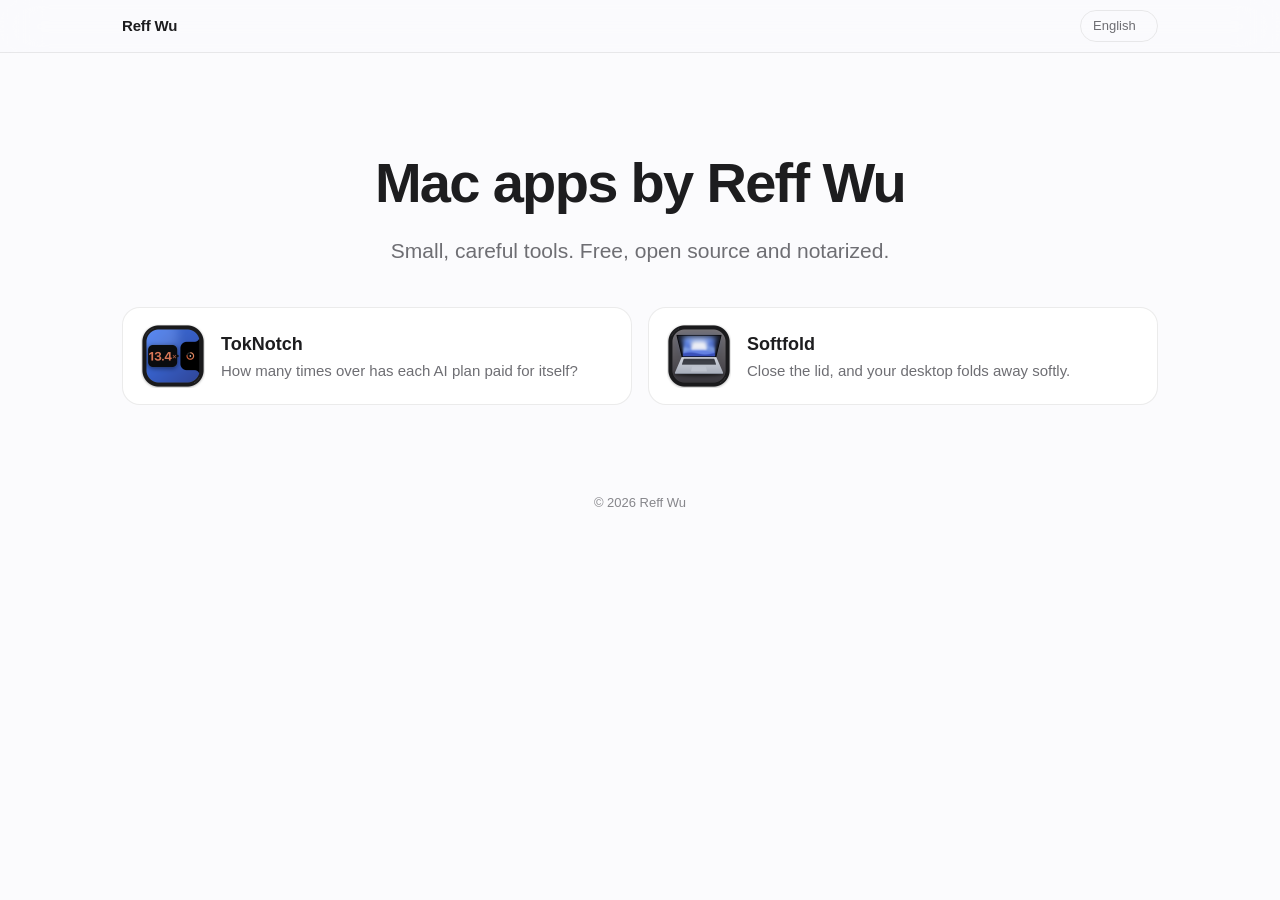
==== index.html @ 0024b80a "Start the Mac apps site with TokNotch, Softfold and the shared app catalog" ====
<!DOCTYPE html>
<html lang="en">
<head>
<meta charset="utf-8">
<meta name="viewport" content="width=device-width, initial-scale=1">
<title>Reff Wu · Mac apps</title>
<meta name="description" content="Small, careful Mac apps by Reff Wu.">
<link rel="icon" href="icons/toknotch.png">
<link rel="stylesheet" href="assets/site.css">
<script src="assets/site.js" defer></script>
</head>
<body data-app="" data-root="">
<nav><div class="shell"><a class="brand" href="./">Reff Wu</a><select class="lang" aria-label="Language"></select></div></nav>
<main class="shell">
  <section class="home">
    <h1 data-i18n="home.title">Mac apps by Reff Wu</h1>
    <p data-i18n="home.sub">Small, careful tools. Free, open source and notarized.</p>
  </section>
  <section class="home-grid" data-more><div class="grid" data-apps></div></section>
</main>
<footer>© 2026 Reff Wu</footer>
</body>
</html>
---- assets/site.css ----
:root {
  --bg: #fbfbfd;
  --text: #1d1d1f;
  --dim: #6e6e73;
  --faint: #86868b;
  --card: #ffffff;
  --line: rgba(0, 0, 0, 0.08);
  --button: #1d1d1f;
  --button-text: #ffffff;
  --font: -apple-system, BlinkMacSystemFont, "SF Pro Text", "PingFang SC", "Hiragino Sans", "Apple SD Gothic Neo", "Helvetica Neue", sans-serif;
}
@media (prefers-color-scheme: dark) {
  :root {
    --bg: #000000;
    --text: #f5f5f7;
    --dim: #a1a1a6;
    --faint: #86868b;
    --card: #1c1c1e;
    --line: rgba(255, 255, 255, 0.12);
    --button: #f5f5f7;
    --button-text: #1d1d1f;
  }
}
* { box-sizing: border-box; margin: 0; padding: 0; }
body {
  background: var(--bg);
  color: var(--text);
  font-family: var(--font);
  font-size: 17px;
  line-height: 1.5;
  -webkit-font-smoothing: antialiased;
}
a { color: inherit; text-decoration: none; }
.shell { width: 100%; max-width: 1080px; margin: 0 auto; padding: 0 22px; }

nav {
  position: sticky; top: 0; z-index: 10;
  background: color-mix(in srgb, var(--bg) 80%, transparent);
  backdrop-filter: saturate(180%) blur(20px);
  -webkit-backdrop-filter: saturate(180%) blur(20px);
  border-bottom: 1px solid var(--line);
}
nav .shell { height: 52px; display: flex; align-items: center; justify-content: space-between; }
.brand { font-weight: 600; font-size: 15px; letter-spacing: -0.01em; }
.lang {
  appearance: none; -webkit-appearance: none;
  font: inherit; font-size: 13px; color: var(--dim);
  background: transparent; border: 1px solid var(--line); border-radius: 999px;
  padding: 5px 12px; cursor: pointer;
}

.hero { text-align: center; padding: 72px 0 28px; }
.hero .icon { width: 128px; height: 128px; display: block; margin: 0 auto 18px; }
.hero h1 { font-size: clamp(40px, 7vw, 56px); font-weight: 700; letter-spacing: -0.03em; line-height: 1.05; }
.hero .tagline { font-size: clamp(21px, 3.2vw, 28px); font-weight: 600; letter-spacing: -0.015em; margin-top: 10px; }
.hero .lede { color: var(--dim); max-width: 640px; margin: 14px auto 0; font-size: 19px; }
.cta { margin-top: 30px; display: flex; flex-direction: column; align-items: center; gap: 12px; }
.download {
  display: inline-flex; align-items: center; gap: 10px;
  background: var(--button); color: var(--button-text);
  font-size: 19px; font-weight: 600; letter-spacing: -0.01em;
  padding: 15px 30px; border-radius: 999px;
  transition: transform 0.12s ease, opacity 0.15s ease;
}
.download:hover { opacity: 0.88; }
.download:active { transform: scale(0.98); }
.download svg { width: 20px; height: 20px; }
.fine { color: var(--faint); font-size: 14px; }

.shot { margin: 44px auto 0; max-width: 1080px; }
.shot img { width: 100%; height: auto; display: block; }

.features {
  display: grid; grid-template-columns: repeat(3, 1fr); gap: 20px;
  padding: 72px 0 24px;
}
@media (max-width: 760px) { .features { grid-template-columns: 1fr; } }
.feature h3 { font-size: 19px; font-weight: 600; letter-spacing: -0.01em; }
.feature p { color: var(--dim); font-size: 16px; margin-top: 6px; }
.requires { color: var(--faint); font-size: 14px; text-align: center; padding: 28px 0 8px; }
.requires a { text-decoration: underline; text-underline-offset: 3px; }

.more { border-top: 1px solid var(--line); margin-top: 56px; padding: 48px 0 12px; }
.more h2 { font-size: 22px; font-weight: 600; letter-spacing: -0.015em; text-align: center; margin-bottom: 22px; }
.grid { display: grid; grid-template-columns: repeat(auto-fit, minmax(300px, 1fr)); gap: 16px; }
.app-card {
  display: flex; align-items: center; gap: 16px;
  background: var(--card); border: 1px solid var(--line); border-radius: 18px;
  padding: 16px 18px; transition: transform 0.15s ease, border-color 0.15s ease;
}
.app-card:hover { transform: translateY(-2px); }
.app-card img { width: 64px; height: 64px; flex-shrink: 0; }
.app-card h3 { font-size: 18px; font-weight: 600; }
.app-card p { color: var(--dim); font-size: 15px; line-height: 1.4; margin-top: 2px; }

.home { text-align: center; padding: 88px 0 40px; }
.home h1 { font-size: clamp(38px, 6vw, 56px); font-weight: 700; letter-spacing: -0.03em; }
.home p { color: var(--dim); font-size: 21px; margin-top: 10px; }
.home-grid { padding-bottom: 40px; }

footer { color: var(--faint); font-size: 13px; text-align: center; padding: 48px 0 56px; }
footer a { text-decoration: underline; text-underline-offset: 3px; }
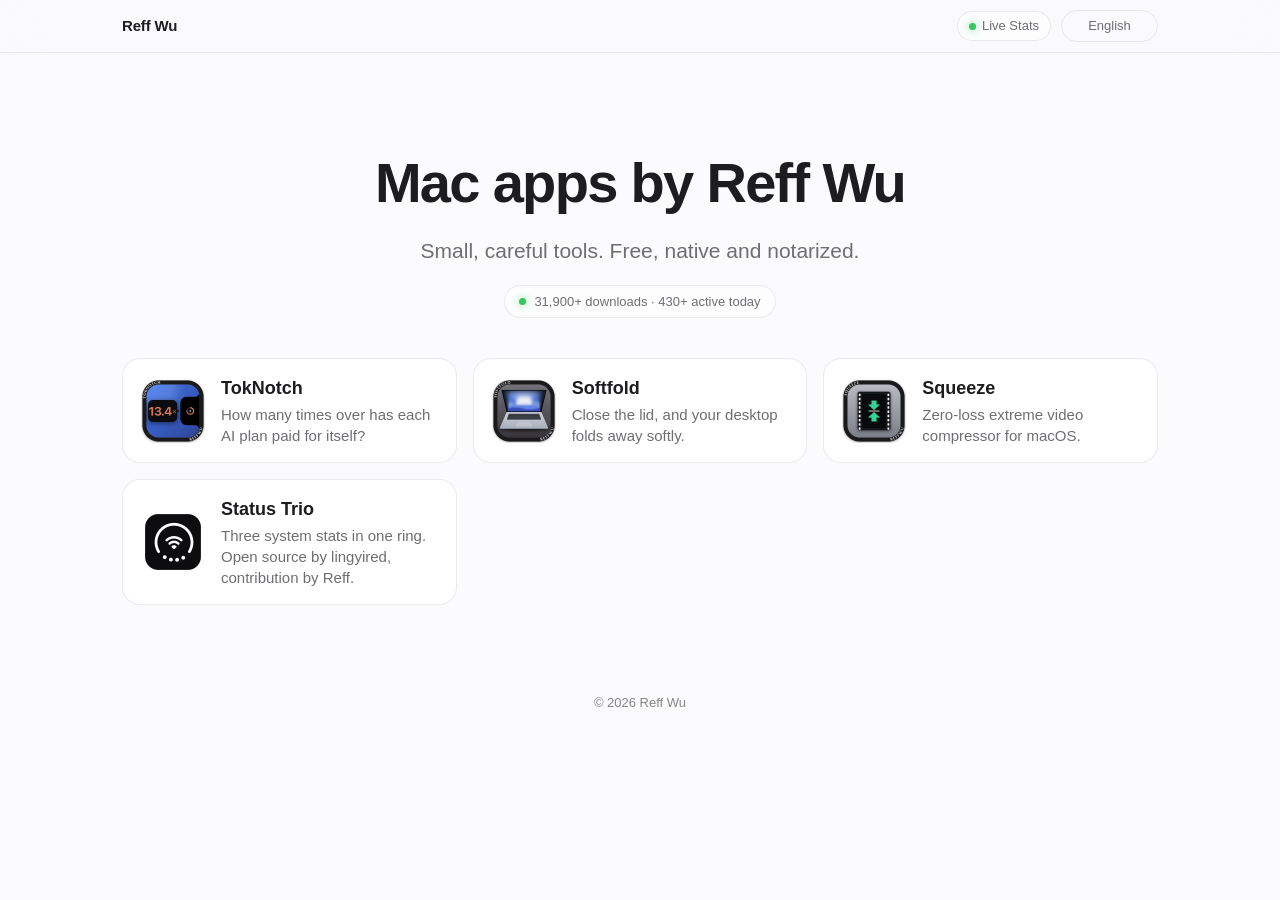
==== commit 5fa13f12: "feat(telemetry): add live stats badges and centralized ecosystem dashboard" ====
--- a/index.html
+++ b/index.html
@@ -15,6 +15,7 @@
   <section class="home">
     <h1 data-i18n="home.title">Mac apps by Reff Wu</h1>
     <p data-i18n="home.sub">Small, careful tools. Free, open source and notarized.</p>
+    <a class="stat-pill" href="dashboard/" data-stat-pill style="margin-top: 18px;"><span class="live-dot" aria-hidden="true"></span><span class="stat-text">31,900+ downloads · 430+ active today</span></a>
   </section>
   <section class="home-grid" data-more><div class="grid" data-apps></div></section>
 </main>
--- a/assets/site.css
+++ b/assets/site.css
@@ -41,12 +41,23 @@
   border-bottom: 1px solid var(--line);
 }
 nav .shell { height: 52px; display: flex; align-items: center; justify-content: space-between; }
-.brand { font-weight: 600; font-size: 15px; letter-spacing: -0.01em; }
+.brand { font-weight: 600; font-size: 15px; letter-spacing: -0.01em; display: inline-flex; align-items: center; gap: 8px; }
+.nav-actions { display: inline-flex; align-items: center; gap: 10px; }
+.nav-stat-link {
+  display: inline-flex; align-items: center; gap: 6px;
+  font-size: 13px; font-weight: 500; color: var(--dim);
+  text-decoration: none; padding: 4px 11px;
+  background: color-mix(in srgb, var(--card) 40%, transparent);
+  border: 1px solid var(--line); border-radius: 999px;
+  transition: all 0.15s ease;
+}
+.nav-stat-link:hover { color: var(--text); border-color: rgba(52, 199, 89, 0.4); background: color-mix(in srgb, var(--card) 80%, transparent); }
 .lang {
   appearance: none; -webkit-appearance: none;
   font: inherit; font-size: 13px; color: var(--dim);
+  text-align: center; text-align-last: center;
   background: transparent; border: 1px solid var(--line); border-radius: 999px;
-  padding: 5px 12px; cursor: pointer;
+  padding: 5px 14px; cursor: pointer;
 }
 
 .hero { text-align: center; padding: 72px 0 28px; }
@@ -55,20 +66,102 @@
 .hero .tagline { font-size: clamp(21px, 3.2vw, 28px); font-weight: 600; letter-spacing: -0.015em; margin-top: 10px; }
 .hero .lede { color: var(--dim); max-width: 640px; margin: 14px auto 0; font-size: 19px; }
 .cta { margin-top: 30px; display: flex; flex-direction: column; align-items: center; gap: 12px; }
+.cta-row { display: inline-flex; align-items: center; justify-content: center; gap: 12px; }
 .download {
-  display: inline-flex; align-items: center; gap: 10px;
+  display: inline-flex; align-items: center; justify-content: center; gap: 10px;
+  height: 56px;
   background: var(--button); color: var(--button-text);
   font-size: 19px; font-weight: 600; letter-spacing: -0.01em;
-  padding: 15px 30px; border-radius: 999px;
+  padding: 0 32px; border-radius: 999px;
   transition: transform 0.12s ease, opacity 0.15s ease;
+  white-space: nowrap;
 }
 .download:hover { opacity: 0.88; }
 .download:active { transform: scale(0.98); }
-.download svg { width: 20px; height: 20px; }
+.download svg { width: 20px; height: 20px; flex-shrink: 0; }
+
+.github-btn {
+  width: 56px;
+  height: 56px;
+  border-radius: 50%;
+  display: inline-flex;
+  align-items: center;
+  justify-content: center;
+  background: #000000;
+  color: #ffffff;
+  flex-shrink: 0;
+  transition: transform 0.12s ease, opacity 0.15s ease;
+  text-decoration: none;
+}
+.github-btn:hover { opacity: 0.85; transform: translateY(-1px); }
+.github-btn:active { transform: scale(0.96); }
+.github-btn svg { width: 24px; height: 24px; display: block; flex-shrink: 0; fill: currentColor; }
+
+@media (prefers-color-scheme: dark) {
+  .github-btn {
+    border: 1px solid rgba(255, 255, 255, 0.2);
+  }
+}
+
+@media (max-width: 500px) {
+  .download {
+    height: 52px;
+    font-size: 17px;
+    padding: 0 20px;
+  }
+  .github-btn {
+    width: 52px;
+    height: 52px;
+  }
+  .github-btn svg {
+    width: 22px;
+    height: 22px;
+  }
+}
 .fine { color: var(--faint); font-size: 14px; }
 
 .shot { margin: 44px auto 0; max-width: 1080px; }
 .shot img { width: 100%; height: auto; display: block; }
+.shot-dual {
+  display: flex;
+  justify-content: center;
+  align-items: flex-start;
+  gap: 32px;
+  max-width: 900px;
+  margin: 44px auto 0;
+}
+.shot-dual img {
+  width: 100%;
+  max-width: 410px;
+  height: auto;
+  display: block;
+  flex: 1 1 0;
+  border-radius: 12px;
+  filter: drop-shadow(0 20px 40px rgba(0, 0, 0, 0.14));
+}
+@media (prefers-color-scheme: dark) {
+  .shot-dual img {
+    filter: drop-shadow(0 24px 48px rgba(0, 0, 0, 0.45));
+  }
+}
+@media (max-width: 760px) {
+  .shot-dual {
+    margin-top: 28px;
+    gap: 0;
+  }
+  .shot-dual .shot-settings {
+    display: none;
+  }
+  .shot-dual .shot-main {
+    max-width: 310px;
+    width: 82%;
+    margin: 0 auto;
+  }
+}
+.shot video { width: 100%; aspect-ratio: 1920 / 924; display: block;
+  -webkit-mask-image: linear-gradient(to right, transparent, #000 3%, #000 97%, transparent), linear-gradient(transparent, #000 3%, #000 97%, transparent);
+  -webkit-mask-composite: source-in; mask-image: linear-gradient(to right, transparent, #000 3%, #000 97%, transparent), linear-gradient(transparent, #000 3%, #000 97%, transparent);
+  mask-composite: intersect; }
 
 .features {
   display: grid; grid-template-columns: repeat(3, 1fr); gap: 20px;
@@ -100,3 +193,321 @@
 
 footer { color: var(--faint); font-size: 13px; text-align: center; padding: 48px 0 56px; }
 footer a { text-decoration: underline; text-underline-offset: 3px; }
+
+/* --- Live Stats Badge & Telemetry Styles --- */
+.stat-pill {
+  display: inline-flex;
+  align-items: center;
+  gap: 8px;
+  padding: 6px 14px;
+  font-size: 13px;
+  font-weight: 500;
+  color: var(--dim);
+  background: color-mix(in srgb, var(--card) 60%, transparent);
+  border: 1px solid var(--line);
+  border-radius: 999px;
+  backdrop-filter: blur(12px);
+  -webkit-backdrop-filter: blur(12px);
+  transition: all 0.2s cubic-bezier(0.16, 1, 0.3, 1);
+  text-decoration: none;
+  margin-top: 4px;
+}
+.stat-pill:hover {
+  color: var(--text);
+  border-color: rgba(52, 199, 89, 0.45);
+  background: color-mix(in srgb, var(--card) 85%, transparent);
+  transform: translateY(-1px);
+}
+.live-dot {
+  width: 7px;
+  height: 7px;
+  border-radius: 50%;
+  background: #34c759;
+  box-shadow: 0 0 8px rgba(52, 199, 89, 0.65);
+  display: inline-block;
+  animation: pulse-dot 2.2s infinite cubic-bezier(0.4, 0, 0.6, 1);
+  flex-shrink: 0;
+}
+@keyframes pulse-dot {
+  0%, 100% { opacity: 1; transform: scale(1); box-shadow: 0 0 8px rgba(52, 199, 89, 0.65); }
+  50% { opacity: 0.4; transform: scale(0.85); box-shadow: 0 0 2px rgba(52, 199, 89, 0.2); }
+}
+
+.app-card-meta {
+  display: flex;
+  align-items: center;
+  gap: 8px;
+  margin-top: 6px;
+  font-size: 12px;
+  color: var(--faint);
+}
+.app-card-badge {
+  display: inline-flex;
+  align-items: center;
+  gap: 5px;
+  background: color-mix(in srgb, var(--text) 5%, transparent);
+  padding: 2px 7px;
+  border-radius: 6px;
+  font-size: 11px;
+  font-weight: 500;
+  color: var(--dim);
+}
+
+/* --- Telemetry Dashboard Page Styles --- */
+.dash-header {
+  padding: 64px 0 36px;
+  text-align: center;
+}
+.dash-pill-tag {
+  display: inline-flex;
+  align-items: center;
+  gap: 6px;
+  padding: 4px 12px;
+  font-size: 12px;
+  font-weight: 600;
+  letter-spacing: 0.04em;
+  text-transform: uppercase;
+  color: #34c759;
+  background: rgba(52, 199, 89, 0.1);
+  border: 1px solid rgba(52, 199, 89, 0.2);
+  border-radius: 999px;
+  margin-bottom: 14px;
+}
+.dash-header h1 {
+  font-size: clamp(34px, 5.5vw, 48px);
+  font-weight: 700;
+  letter-spacing: -0.03em;
+  line-height: 1.1;
+}
+.dash-header p {
+  color: var(--dim);
+  font-size: 18px;
+  max-width: 600px;
+  margin: 12px auto 0;
+}
+
+.dash-sync-bar {
+  display: flex;
+  align-items: center;
+  justify-content: space-between;
+  background: var(--card);
+  border: 1px solid var(--line);
+  border-radius: 12px;
+  padding: 10px 18px;
+  margin-bottom: 28px;
+  font-size: 13px;
+  color: var(--dim);
+}
+.dash-sync-status {
+  display: inline-flex;
+  align-items: center;
+  gap: 8px;
+}
+.dash-refresh-btn {
+  display: inline-flex;
+  align-items: center;
+  gap: 6px;
+  background: transparent;
+  border: 1px solid var(--line);
+  color: var(--text);
+  font: inherit;
+  font-size: 12px;
+  font-weight: 500;
+  padding: 4px 12px;
+  border-radius: 6px;
+  cursor: pointer;
+  transition: all 0.15s ease;
+}
+.dash-refresh-btn:hover {
+  background: color-mix(in srgb, var(--text) 8%, transparent);
+}
+.dash-refresh-btn svg {
+  width: 13px;
+  height: 13px;
+  transition: transform 0.4s ease;
+}
+.dash-refresh-btn.spinning svg {
+  transform: rotate(360deg);
+}
+
+.kpi-row {
+  display: grid;
+  grid-template-columns: repeat(3, 1fr);
+  gap: 16px;
+  margin-bottom: 36px;
+}
+@media (max-width: 768px) {
+  .kpi-row { grid-template-columns: 1fr; }
+}
+.kpi-card {
+  background: var(--card);
+  border: 1px solid var(--line);
+  border-radius: 16px;
+  padding: 22px 24px;
+  transition: transform 0.15s ease;
+}
+.kpi-label {
+  font-size: 13px;
+  font-weight: 500;
+  color: var(--dim);
+  letter-spacing: -0.01em;
+  display: flex;
+  align-items: center;
+  justify-content: space-between;
+}
+.kpi-value {
+  font-size: clamp(32px, 4vw, 42px);
+  font-weight: 700;
+  letter-spacing: -0.03em;
+  margin: 10px 0 4px;
+  color: var(--text);
+  font-variant-numeric: tabular-nums;
+}
+.kpi-hint {
+  font-size: 12px;
+  color: var(--faint);
+}
+
+.apps-dash-grid {
+  display: grid;
+  grid-template-columns: repeat(auto-fit, minmax(320px, 1fr));
+  gap: 20px;
+  margin-bottom: 48px;
+}
+.app-stat-panel {
+  background: var(--card);
+  border: 1px solid var(--line);
+  border-radius: 20px;
+  padding: 24px;
+  display: flex;
+  flex-direction: column;
+  justify-content: space-between;
+  transition: all 0.2s ease;
+}
+.app-stat-panel:hover {
+  border-color: color-mix(in srgb, var(--dim) 35%, transparent);
+  transform: translateY(-2px);
+}
+.app-stat-head {
+  display: flex;
+  align-items: center;
+  gap: 16px;
+  margin-bottom: 18px;
+}
+.app-stat-head img {
+  width: 56px;
+  height: 56px;
+  border-radius: 13px;
+  flex-shrink: 0;
+}
+.app-stat-title {
+  flex: 1;
+  min-width: 0;
+}
+.app-stat-name-row {
+  display: flex;
+  align-items: center;
+  gap: 8px;
+}
+.app-stat-name {
+  font-size: 19px;
+  font-weight: 700;
+  letter-spacing: -0.01em;
+}
+.app-stat-badge-version {
+  font-size: 11px;
+  font-weight: 600;
+  padding: 2px 7px;
+  border-radius: 6px;
+  background: color-mix(in srgb, var(--dim) 15%, transparent);
+  color: var(--dim);
+}
+.app-stat-tagline {
+  font-size: 13px;
+  color: var(--dim);
+  margin-top: 3px;
+  white-space: nowrap;
+  overflow: hidden;
+  text-overflow: ellipsis;
+}
+
+.app-metrics-list {
+  display: grid;
+  grid-template-columns: repeat(2, 1fr);
+  gap: 12px;
+  padding: 16px 0;
+  border-top: 1px solid var(--line);
+  border-bottom: 1px solid var(--line);
+  margin-bottom: 18px;
+}
+.app-metric-item {
+  display: flex;
+  flex-direction: column;
+}
+.app-metric-num {
+  font-size: 20px;
+  font-weight: 700;
+  letter-spacing: -0.02em;
+  font-variant-numeric: tabular-nums;
+}
+.app-metric-label {
+  font-size: 12px;
+  color: var(--faint);
+  margin-top: 2px;
+}
+
+.app-stat-actions {
+  display: flex;
+  align-items: center;
+  gap: 10px;
+}
+.app-stat-btn {
+  flex: 1;
+  display: inline-flex;
+  align-items: center;
+  justify-content: center;
+  gap: 6px;
+  height: 38px;
+  border-radius: 10px;
+  font-size: 13px;
+  font-weight: 600;
+  text-decoration: none;
+  transition: opacity 0.15s ease;
+}
+.app-stat-btn-primary {
+  background: var(--button);
+  color: var(--button-text);
+}
+.app-stat-btn-primary:hover {
+  opacity: 0.88;
+}
+.app-stat-btn-secondary {
+  background: color-mix(in srgb, var(--text) 6%, transparent);
+  color: var(--text);
+  border: 1px solid var(--line);
+}
+.app-stat-btn-secondary:hover {
+  background: color-mix(in srgb, var(--text) 12%, transparent);
+}
+
+.privacy-card {
+  background: var(--card);
+  border: 1px solid var(--line);
+  border-radius: 18px;
+  padding: 24px;
+  margin-top: 32px;
+}
+.privacy-card h3 {
+  font-size: 16px;
+  font-weight: 600;
+  margin-bottom: 8px;
+  display: flex;
+  align-items: center;
+  gap: 8px;
+}
+.privacy-card p {
+  font-size: 14px;
+  color: var(--dim);
+  line-height: 1.6;
+}
+
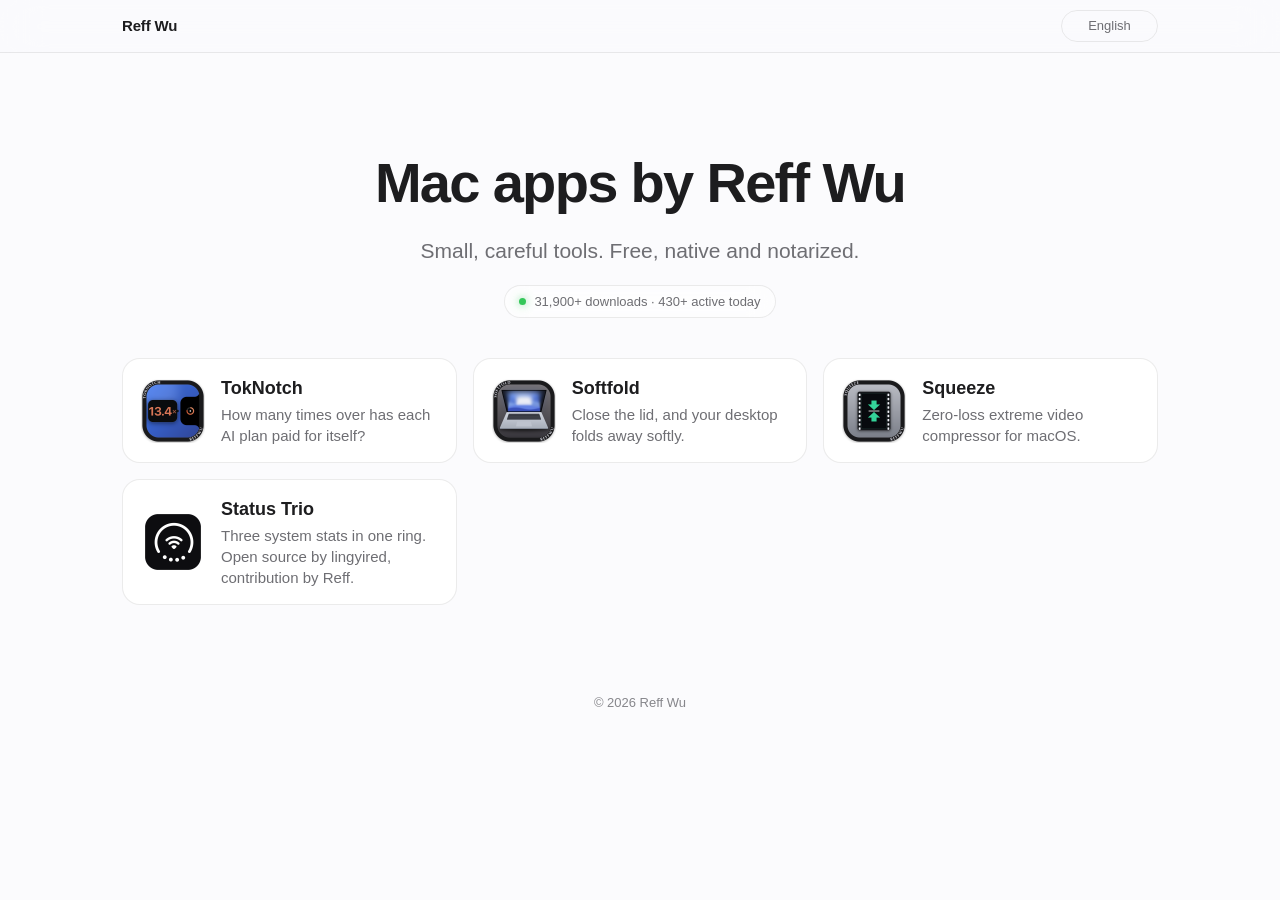
==== commit c73111d7: "fix(dashboard): remove all public entrances to dashboard" ====
--- a/index.html
+++ b/index.html
@@ -15,7 +15,7 @@
   <section class="home">
     <h1 data-i18n="home.title">Mac apps by Reff Wu</h1>
     <p data-i18n="home.sub">Small, careful tools. Free, open source and notarized.</p>
-    <a class="stat-pill" href="dashboard/" data-stat-pill style="margin-top: 18px;"><span class="live-dot" aria-hidden="true"></span><span class="stat-text">31,900+ downloads · 430+ active today</span></a>
+    <div class="stat-pill" data-stat-pill style="margin-top: 18px;"><span class="live-dot" aria-hidden="true"></span><span class="stat-text">31,900+ downloads · 430+ active today</span></div>
   </section>
   <section class="home-grid" data-more><div class="grid" data-apps></div></section>
 </main>
--- a/assets/site.css
+++ b/assets/site.css
@@ -208,15 +208,9 @@
   border-radius: 999px;
   backdrop-filter: blur(12px);
   -webkit-backdrop-filter: blur(12px);
-  transition: all 0.2s cubic-bezier(0.16, 1, 0.3, 1);
-  text-decoration: none;
+  cursor: default;
+  user-select: none;
   margin-top: 4px;
-}
-.stat-pill:hover {
-  color: var(--text);
-  border-color: rgba(52, 199, 89, 0.45);
-  background: color-mix(in srgb, var(--card) 85%, transparent);
-  transform: translateY(-1px);
 }
 .live-dot {
   width: 7px;
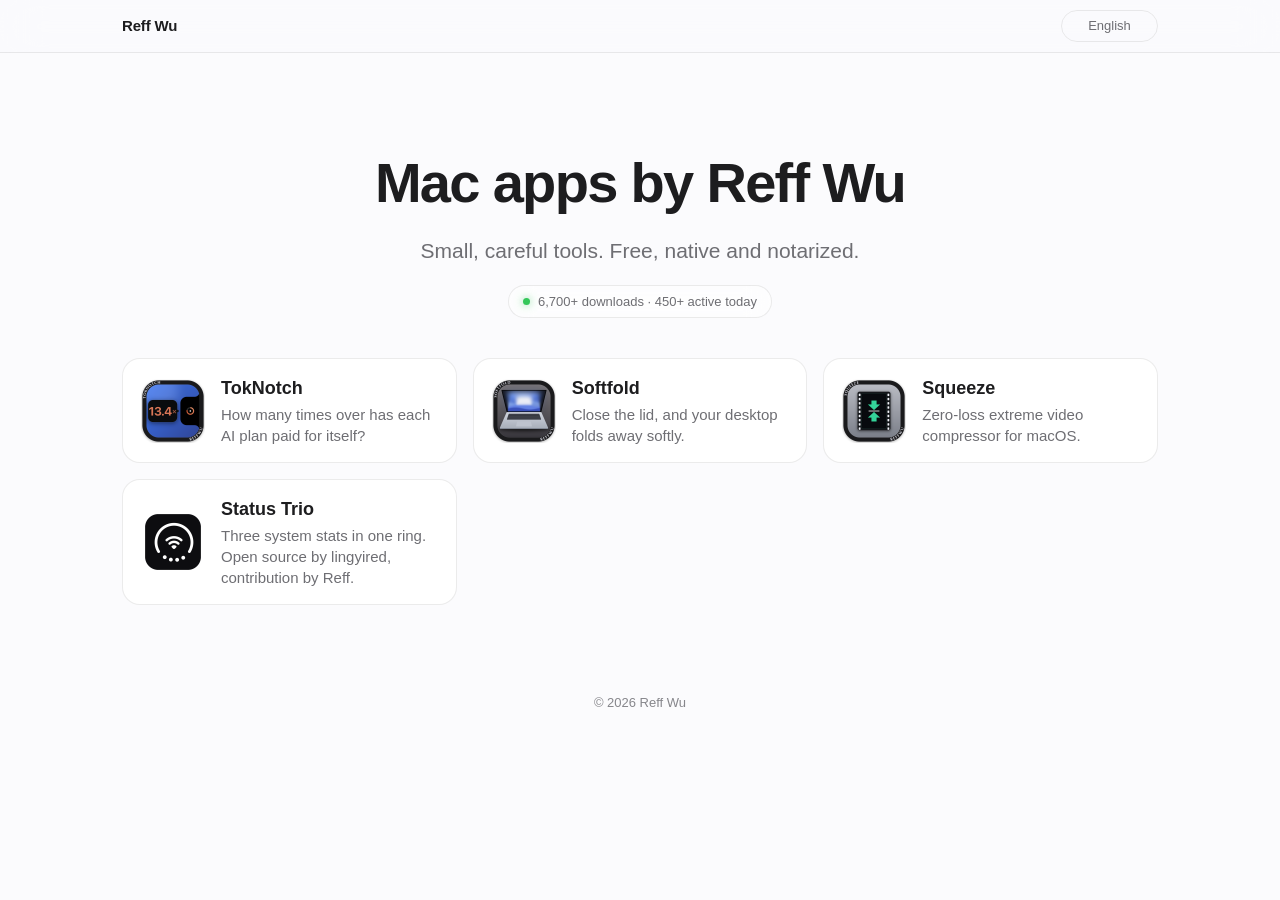
==== commit 0f4dd6c9: "fix(stats): correct baseline download figures to reflect pure installer packages" ====
--- a/index.html
+++ b/index.html
@@ -15,7 +15,7 @@
   <section class="home">
     <h1 data-i18n="home.title">Mac apps by Reff Wu</h1>
     <p data-i18n="home.sub">Small, careful tools. Free, open source and notarized.</p>
-    <div class="stat-pill" data-stat-pill style="margin-top: 18px;"><span class="live-dot" aria-hidden="true"></span><span class="stat-text">31,900+ downloads · 430+ active today</span></div>
+    <div class="stat-pill" data-stat-pill style="margin-top: 18px;"><span class="live-dot" aria-hidden="true"></span><span class="stat-text">6,700+ downloads · 450+ active today</span></div>
   </section>
   <section class="home-grid" data-more><div class="grid" data-apps></div></section>
 </main>
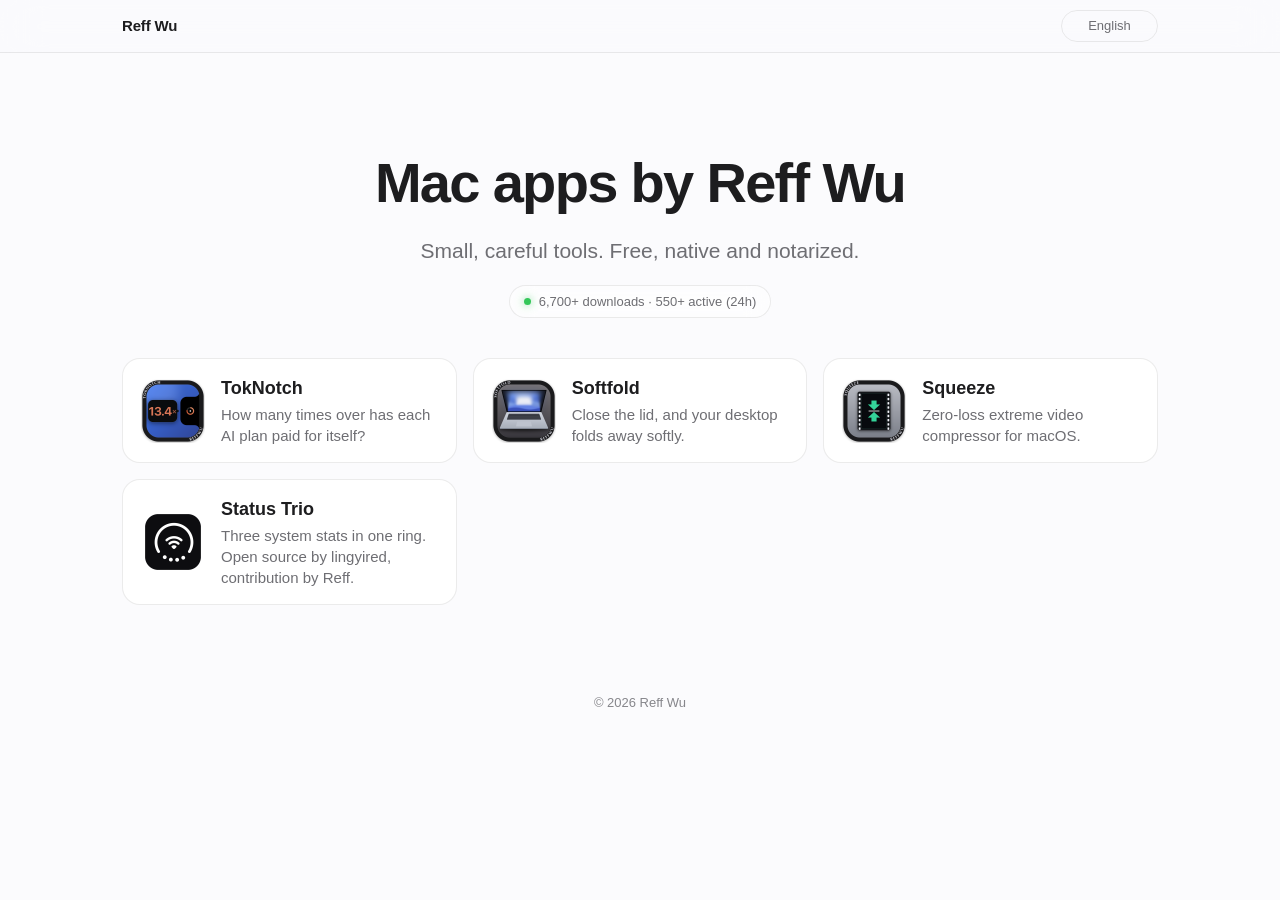
==== commit e951c839: "feat(telemetry): switch to rolling 24-hour active metric across dashboard and site" ====
--- a/index.html
+++ b/index.html
@@ -15,7 +15,7 @@
   <section class="home">
     <h1 data-i18n="home.title">Mac apps by Reff Wu</h1>
     <p data-i18n="home.sub">Small, careful tools. Free, open source and notarized.</p>
-    <div class="stat-pill" data-stat-pill style="margin-top: 18px;"><span class="live-dot" aria-hidden="true"></span><span class="stat-text">6,700+ downloads · 450+ active today</span></div>
+    <div class="stat-pill" data-stat-pill style="margin-top: 18px;"><span class="live-dot" aria-hidden="true"></span><span class="stat-text">6,700+ downloads · 550+ active (24h)</span></div>
   </section>
   <section class="home-grid" data-more><div class="grid" data-apps></div></section>
 </main>
